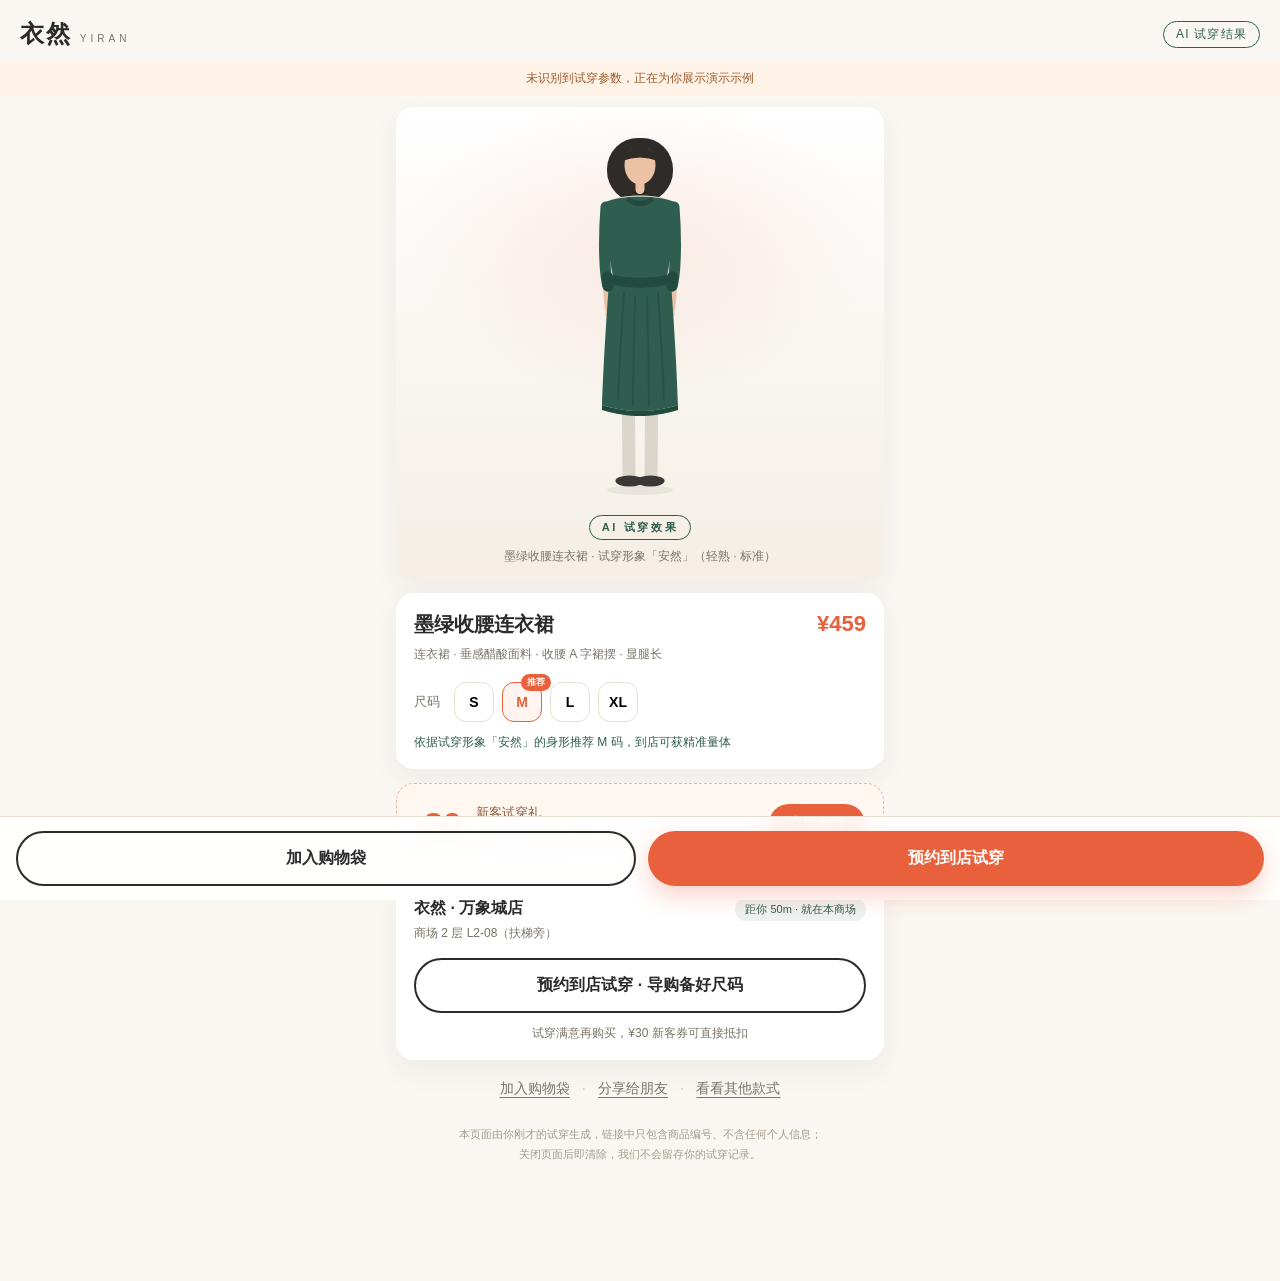
==== phone.html @ 36217d60 "原型主体：大屏主流程+异常路径+手机端转化页" ====
<!DOCTYPE html>
<html lang="zh-CN">
<head>
  <meta charset="UTF-8">
  <meta name="viewport" content="width=device-width, initial-scale=1.0, maximum-scale=1.0, user-scalable=no">
  <title>衣然 YIRAN · 我的试穿效果</title>
  <link rel="stylesheet" href="css/phone.css">
</head>
<body>

  <header class="p-header">
    <div class="logo sm">衣然<i>YIRAN</i></div>
    <span class="p-header-tag">AI 试穿结果</span>
  </header>

  <div id="demoBanner" class="demo-banner hidden">
    未识别到试穿参数，正在为你展示演示示例
  </div>

  <main class="p-main">

    <!-- 试穿效果 -->
    <section class="hero-card">
      <div class="hero-stage" id="heroFigure"></div>
      <div class="hero-caption">
        <span class="tag">AI 试穿效果</span>
        <p id="heroCaption"></p>
      </div>
    </section>

    <!-- 商品信息 -->
    <section class="card product-card">
      <div class="product-head">
        <div>
          <h2 id="pName"></h2>
          <p class="p-fabric" id="pFabric"></p>
        </div>
        <div class="p-price" id="pPrice"></div>
      </div>
      <div class="size-row">
        <span class="size-label">尺码</span>
        <div class="size-chips" id="sizeChips"></div>
      </div>
      <p class="size-note" id="sizeNote"></p>
    </section>

    <!-- 优惠券 -->
    <section class="card coupon-card" id="couponCard">
      <div class="coupon-left">
        <div class="coupon-amount"><i>¥</i><b id="couponAmount"></b></div>
        <div class="coupon-name" id="couponName"></div>
      </div>
      <button class="coupon-btn" id="couponBtn">立即领取</button>
    </section>

    <!-- 门店与预约 -->
    <section class="card store-card">
      <div class="store-row">
        <div>
          <h3 id="storeName"></h3>
          <p class="store-addr" id="storeAddr"></p>
        </div>
        <span class="store-dist">距你 50m · 就在本商场</span>
      </div>
      <button class="btn ghost full" id="bookBtn">预约到店试穿 · 导购备好尺码</button>
      <p class="store-tip">试穿满意再购买，¥30 新客券可直接抵扣</p>
    </section>

    <!-- 次级动作 -->
    <section class="link-row">
      <button class="link-btn" id="cartBtn">加入购物袋</button>
      <span class="dot">·</span>
      <button class="link-btn" id="shareBtn">分享给朋友</button>
      <span class="dot">·</span>
      <button class="link-btn" id="moreBtn">看看其他款式</button>
    </section>

    <footer class="p-footer">
      本页面由你刚才的试穿生成，链接中只包含商品编号、不含任何个人信息；<br>
      关闭页面后即清除，我们不会留存你的试穿记录。
    </footer>
  </main>

  <!-- 底部固定转化条 -->
  <div class="p-actionbar">
    <button class="btn ghost" id="cartBtn2">加入购物袋</button>
    <button class="btn primary" id="bookBtn2">预约到店试穿</button>
  </div>

  <!-- 预约弹层 -->
  <div id="bookModal" class="overlay hidden">
    <div class="overlay-card">
      <p class="overlay-title">预约到店试穿</p>
      <p class="overlay-text">选择到店时间，导购将提前为你准备好<br>试穿款与推荐尺码</p>
      <div class="slot-grid" id="slotGrid"></div>
      <button class="btn primary full" id="bookConfirm" disabled>确认预约</button>
      <button class="btn-text" id="bookCancel">暂不预约</button>
    </div>
  </div>

  <!-- 预约成功 -->
  <div id="bookDone" class="overlay hidden">
    <div class="overlay-card">
      <div class="done-icon">✓</div>
      <p class="overlay-title">预约成功</p>
      <p class="overlay-text" id="bookDoneText"></p>
      <div class="book-code" id="bookCode"></div>
      <p class="overlay-sub">到店出示此页面即可，期待你的到来</p>
      <button class="btn primary full" id="bookDoneOk">好的</button>
    </div>
  </div>

  <!-- 轻提示 -->
  <div id="toast" class="toast hidden"></div>

  <script src="js/data.js"></script>
  <script src="js/track.js"></script>
  <script src="js/art.js"></script>
  <script src="js/phone.js"></script>
</body>
</html>
---- css/phone.css ----
/* ============ 手机端 · 时尚简约暖调 ============ */
:root {
  --bg: #FAF7F2;
  --bg-deep: #F3EDE3;
  --ink: #2B2B2B;
  --ink-2: #7A7468;
  --accent: #E8613C;
  --green: #2F5D50;
  --card: #FFFFFF;
  --line: #E8E0D3;
  --radius: 18px;
  --serif: Georgia, 'Times New Roman', 'Songti SC', 'SimSun', serif;
  --sans: -apple-system, 'PingFang SC', 'Microsoft YaHei', 'Noto Sans SC', sans-serif;
}

* { margin: 0; padding: 0; box-sizing: border-box; }

body {
  font-family: var(--sans);
  background: var(--bg);
  color: var(--ink);
  min-height: 100vh;
  padding-bottom: 96px;
  -webkit-tap-highlight-color: transparent;
}

button { font-family: inherit; cursor: pointer; }
.hidden { display: none !important; }

.logo {
  font-family: var(--serif);
  font-weight: 700;
  letter-spacing: 0.08em;
  font-size: 24px;
  display: flex;
  align-items: baseline;
  gap: 8px;
}
.logo i {
  font-style: normal;
  font-family: var(--sans);
  font-weight: 500;
  font-size: 10px;
  letter-spacing: 0.4em;
  color: var(--ink-2);
}

/* ============ 头部 ============ */
.p-header {
  display: flex;
  align-items: center;
  justify-content: space-between;
  padding: 18px 20px 12px;
  position: sticky;
  top: 0;
  background: rgba(250, 247, 242, 0.92);
  backdrop-filter: blur(10px);
  z-index: 30;
}
.p-header-tag {
  font-size: 12px;
  color: var(--green);
  border: 1px solid var(--green);
  padding: 4px 12px;
  border-radius: 999px;
  letter-spacing: 0.1em;
}

.demo-banner {
  background: #FFF3E8;
  color: #A05A2C;
  font-size: 12px;
  text-align: center;
  padding: 8px 16px;
}

.p-main { padding: 12px 16px 0; max-width: 520px; margin: 0 auto; }

.card {
  background: var(--card);
  border-radius: var(--radius);
  box-shadow: 0 10px 30px rgba(43, 43, 43, 0.06);
  padding: 18px;
  margin-bottom: 14px;
}

/* ============ 试穿效果 ============ */
.hero-card {
  background:
    radial-gradient(70% 46% at 50% 30%, rgba(232, 97, 60, 0.10), transparent 70%),
    linear-gradient(180deg, #FFFFFF 0%, #F4EEE4 100%);
  border-radius: var(--radius);
  box-shadow: 0 10px 30px rgba(43, 43, 43, 0.06);
  padding: 20px 20px 14px;
  margin-bottom: 14px;
  animation: heroIn 0.6s ease;
}
@keyframes heroIn {
  from { opacity: 0; transform: translateY(16px) scale(0.98); }
  to { opacity: 1; transform: none; }
}
.hero-stage { display: flex; justify-content: center; }
.hero-stage svg { height: 380px; }
.hero-caption { text-align: center; margin-top: 8px; }
.hero-caption .tag {
  display: inline-block;
  font-size: 11px;
  font-weight: 700;
  letter-spacing: 0.24em;
  color: var(--green);
  border: 1px solid var(--green);
  padding: 4px 12px;
  border-radius: 999px;
}
.hero-caption p { font-size: 12px; color: var(--ink-2); margin-top: 8px; }

/* ============ 商品卡 ============ */
.product-head { display: flex; justify-content: space-between; gap: 14px; }
.product-head h2 { font-size: 20px; }
.p-fabric { font-size: 12px; color: var(--ink-2); margin-top: 6px; line-height: 1.7; }
.p-price { font-size: 22px; font-weight: 700; color: var(--accent); white-space: nowrap; }

.size-row { display: flex; align-items: center; gap: 14px; margin-top: 18px; }
.size-label { font-size: 13px; color: var(--ink-2); }
.size-chips { display: flex; gap: 8px; flex-wrap: wrap; }
.size-chip {
  width: 40px; height: 40px;
  border-radius: 12px;
  border: 1.5px solid var(--line);
  background: #fff;
  font-size: 14px;
  font-weight: 600;
}
.size-chip.rec {
  border-color: var(--accent);
  color: var(--accent);
  background: #FFF4EF;
  position: relative;
}
.size-chip.rec::after {
  content: '推荐';
  position: absolute;
  top: -9px; right: -10px;
  font-size: 9px;
  background: var(--accent);
  color: #fff;
  padding: 2px 6px;
  border-radius: 999px;
}
.size-note { font-size: 12px; color: var(--green); margin-top: 12px; }

/* ============ 优惠券 ============ */
.coupon-card {
  display: flex;
  align-items: center;
  justify-content: space-between;
  background:
    radial-gradient(circle at 0 50%, transparent 8px, #FFF7F0 8px),
    radial-gradient(circle at 100% 50%, transparent 8px, #FFF7F0 8px),
    #FFF7F0;
  border: 1.5px dashed #F0B79A;
  box-shadow: none;
}
.coupon-left { display: flex; align-items: center; gap: 14px; }
.coupon-amount { color: var(--accent); font-weight: 700; }
.coupon-amount i { font-style: normal; font-size: 16px; }
.coupon-amount b { font-size: 34px; }
.coupon-name { font-size: 13px; line-height: 1.7; color: #8A5B3F; }
.coupon-btn {
  background: var(--accent);
  color: #fff;
  border: none;
  border-radius: 999px;
  font-size: 14px;
  font-weight: 600;
  padding: 11px 20px;
}
.coupon-btn.got { background: #E4D9C8; color: #fff; }

/* ============ 门店卡 ============ */
.store-row { display: flex; justify-content: space-between; align-items: flex-start; gap: 12px; }
.store-row h3 { font-size: 16px; }
.store-addr { font-size: 12px; color: var(--ink-2); margin-top: 6px; }
.store-dist {
  font-size: 11px;
  color: var(--green);
  background: rgba(47, 93, 80, 0.08);
  padding: 4px 10px;
  border-radius: 999px;
  white-space: nowrap;
}
.store-tip { font-size: 12px; color: var(--ink-2); margin-top: 12px; text-align: center; }

/* ============ 按钮 ============ */
.btn {
  border: none;
  border-radius: 999px;
  font-size: 16px;
  font-weight: 600;
  padding: 15px 28px;
}
.btn.primary { background: var(--accent); color: #fff; box-shadow: 0 10px 24px rgba(232, 97, 60, 0.28); }
.btn.ghost { background: transparent; color: var(--ink); border: 2px solid var(--ink); }
.btn.full { width: 100%; margin-top: 16px; }
.btn:disabled { background: #DDD6CA; color: #fff; box-shadow: none; }

.store-card .btn.full { margin-top: 16px; }

/* ============ 次级链接 ============ */
.link-row {
  display: flex;
  align-items: center;
  justify-content: center;
  gap: 12px;
  margin: 20px 0 26px;
}
.link-btn {
  background: none;
  border: none;
  font-size: 14px;
  color: var(--ink-2);
  text-decoration: underline;
  text-underline-offset: 4px;
}
.dot { color: #D5CCBC; }

.p-footer {
  text-align: center;
  font-size: 11px;
  color: #A39B8D;
  line-height: 1.9;
  padding: 0 24px 20px;
}

/* ============ 底部转化条 ============ */
.p-actionbar {
  position: fixed;
  bottom: 0; left: 0; right: 0;
  display: flex;
  gap: 12px;
  padding: 14px 16px calc(14px + env(safe-area-inset-bottom));
  background: rgba(255, 255, 255, 0.92);
  backdrop-filter: blur(12px);
  border-top: 1px solid var(--line);
  z-index: 30;
}
.p-actionbar .btn { flex: 1; }

/* ============ 弹层 ============ */
.overlay {
  position: fixed;
  inset: 0;
  background: rgba(43, 43, 43, 0.45);
  backdrop-filter: blur(6px);
  display: flex;
  align-items: flex-end;
  justify-content: center;
  z-index: 100;
  animation: fadeIn 0.25s ease;
}
@keyframes fadeIn { from { opacity: 0; } to { opacity: 1; } }

.overlay-card {
  background: var(--bg);
  border-radius: 26px 26px 0 0;
  padding: 30px 24px calc(28px + env(safe-area-inset-bottom));
  width: 100%;
  max-width: 520px;
  text-align: center;
  animation: slideUp 0.3s ease;
}
@keyframes slideUp { from { transform: translateY(40px); } to { transform: none; } }

.overlay-title { font-size: 22px; font-weight: 700; }
.overlay-text { font-size: 14px; color: var(--ink-2); margin-top: 10px; line-height: 1.8; }
.overlay-sub { font-size: 12px; color: var(--ink-2); margin-top: 12px; }

.slot-grid {
  display: grid;
  grid-template-columns: repeat(3, 1fr);
  gap: 10px;
  margin: 22px 0 4px;
}
.slot {
  border: 1.5px solid var(--line);
  background: #fff;
  border-radius: 12px;
  padding: 12px 4px;
  font-size: 14px;
  font-weight: 600;
}
.slot.sel { border-color: var(--accent); color: var(--accent); background: #FFF4EF; }

.btn-text {
  background: none;
  border: none;
  font-size: 14px;
  color: var(--ink-2);
  margin-top: 14px;
  text-decoration: underline;
  text-underline-offset: 4px;
}

.done-icon {
  width: 64px; height: 64px;
  border-radius: 50%;
  background: var(--green);
  color: #fff;
  font-size: 30px;
  line-height: 64px;
  margin: 0 auto 18px;
}

.book-code {
  font-family: var(--serif);
  font-size: 24px;
  letter-spacing: 0.14em;
  background: #fff;
  border: 1.5px dashed var(--line);
  border-radius: 12px;
  padding: 12px;
  margin-top: 18px;
  color: var(--ink);
}

/* ============ Toast ============ */
.toast {
  position: fixed;
  left: 50%;
  bottom: 120px;
  transform: translateX(-50%);
  background: rgba(43, 43, 43, 0.9);
  color: #fff;
  font-size: 14px;
  padding: 12px 24px;
  border-radius: 999px;
  z-index: 120;
  animation: fadeIn 0.25s ease;
  white-space: nowrap;
}
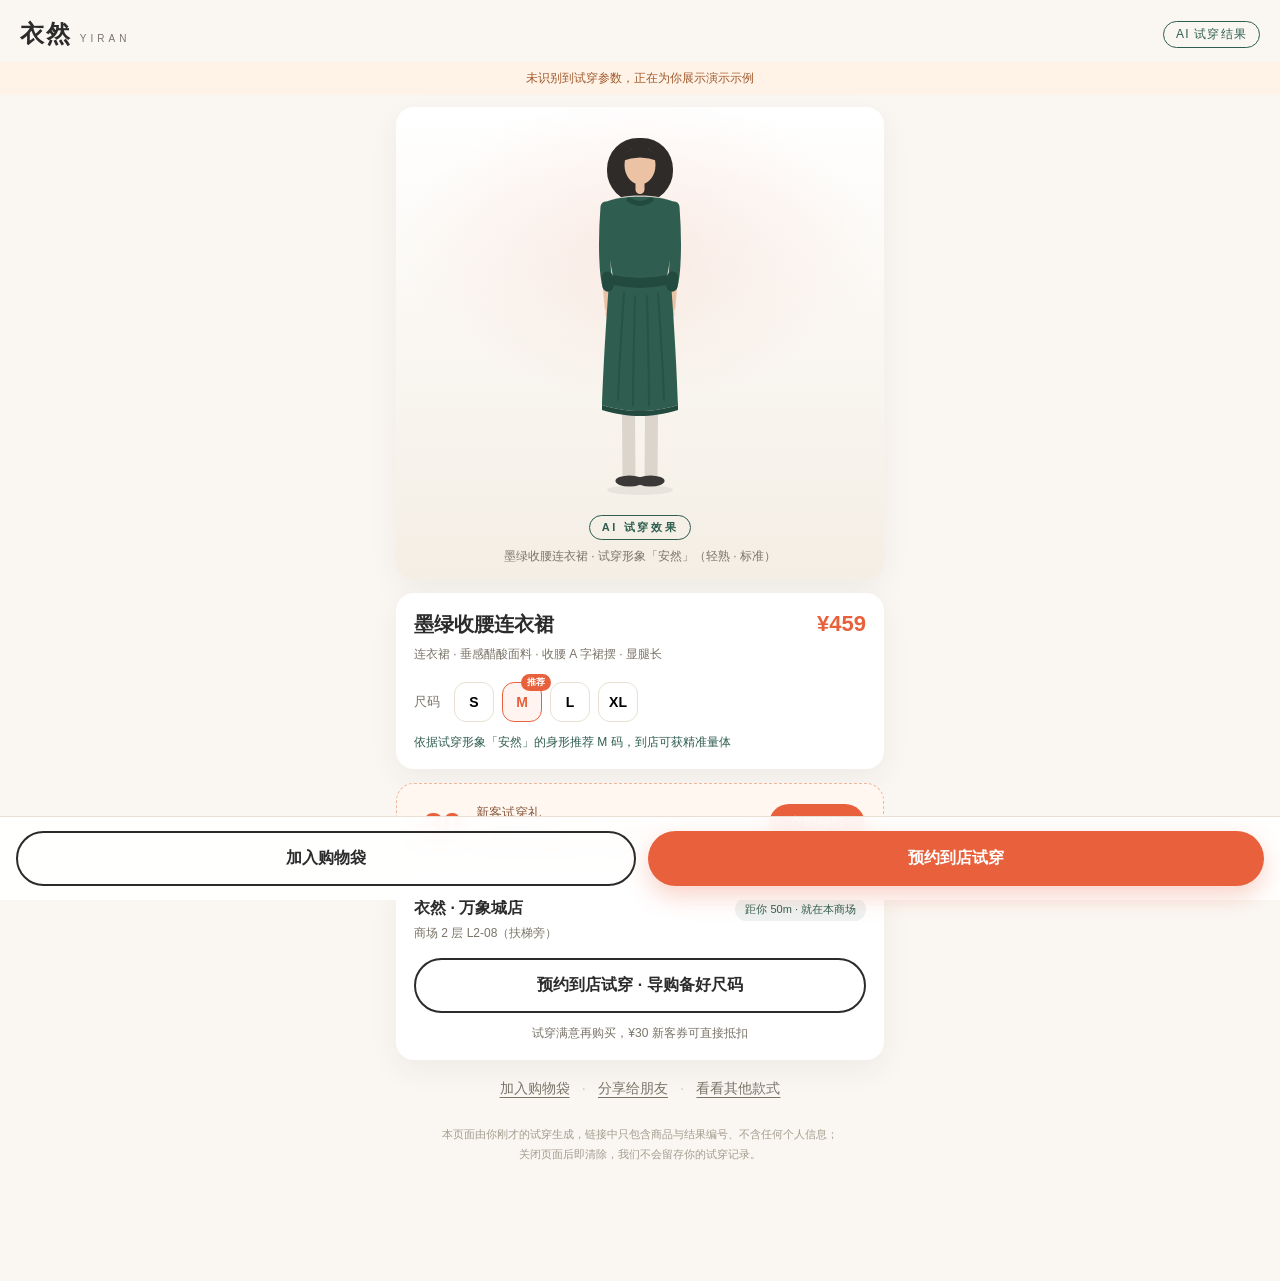
==== commit 5b7d644d: "接入真实 AI 试穿生成(百炼 qwen-image 多图参考编辑);移除内部交付文档 - server/: FastAPI 后端,静态托管 + /api/tryon 生成代理 + 结果图回放,Key" ====
--- a/phone.html
+++ b/phone.html
@@ -76,7 +76,7 @@
     </section>
 
     <footer class="p-footer">
-      本页面由你刚才的试穿生成，链接中只包含商品编号、不含任何个人信息；<br>
+      本页面由你刚才的试穿生成，链接中只包含商品与结果编号、不含任何个人信息；<br>
       关闭页面后即清除，我们不会留存你的试穿记录。
     </footer>
   </main>
--- a/css/phone.css
+++ b/css/phone.css
@@ -338,3 +338,8 @@
   animation: fadeIn 0.25s ease;
   white-space: nowrap;
 }
+
+/* ============ 真实试穿结果图（大屏生成、扫码带回） ============ */
+.hero-stage img {
+  height: 380px; max-width: 100%; object-fit: contain; border-radius: 14px;
+}
